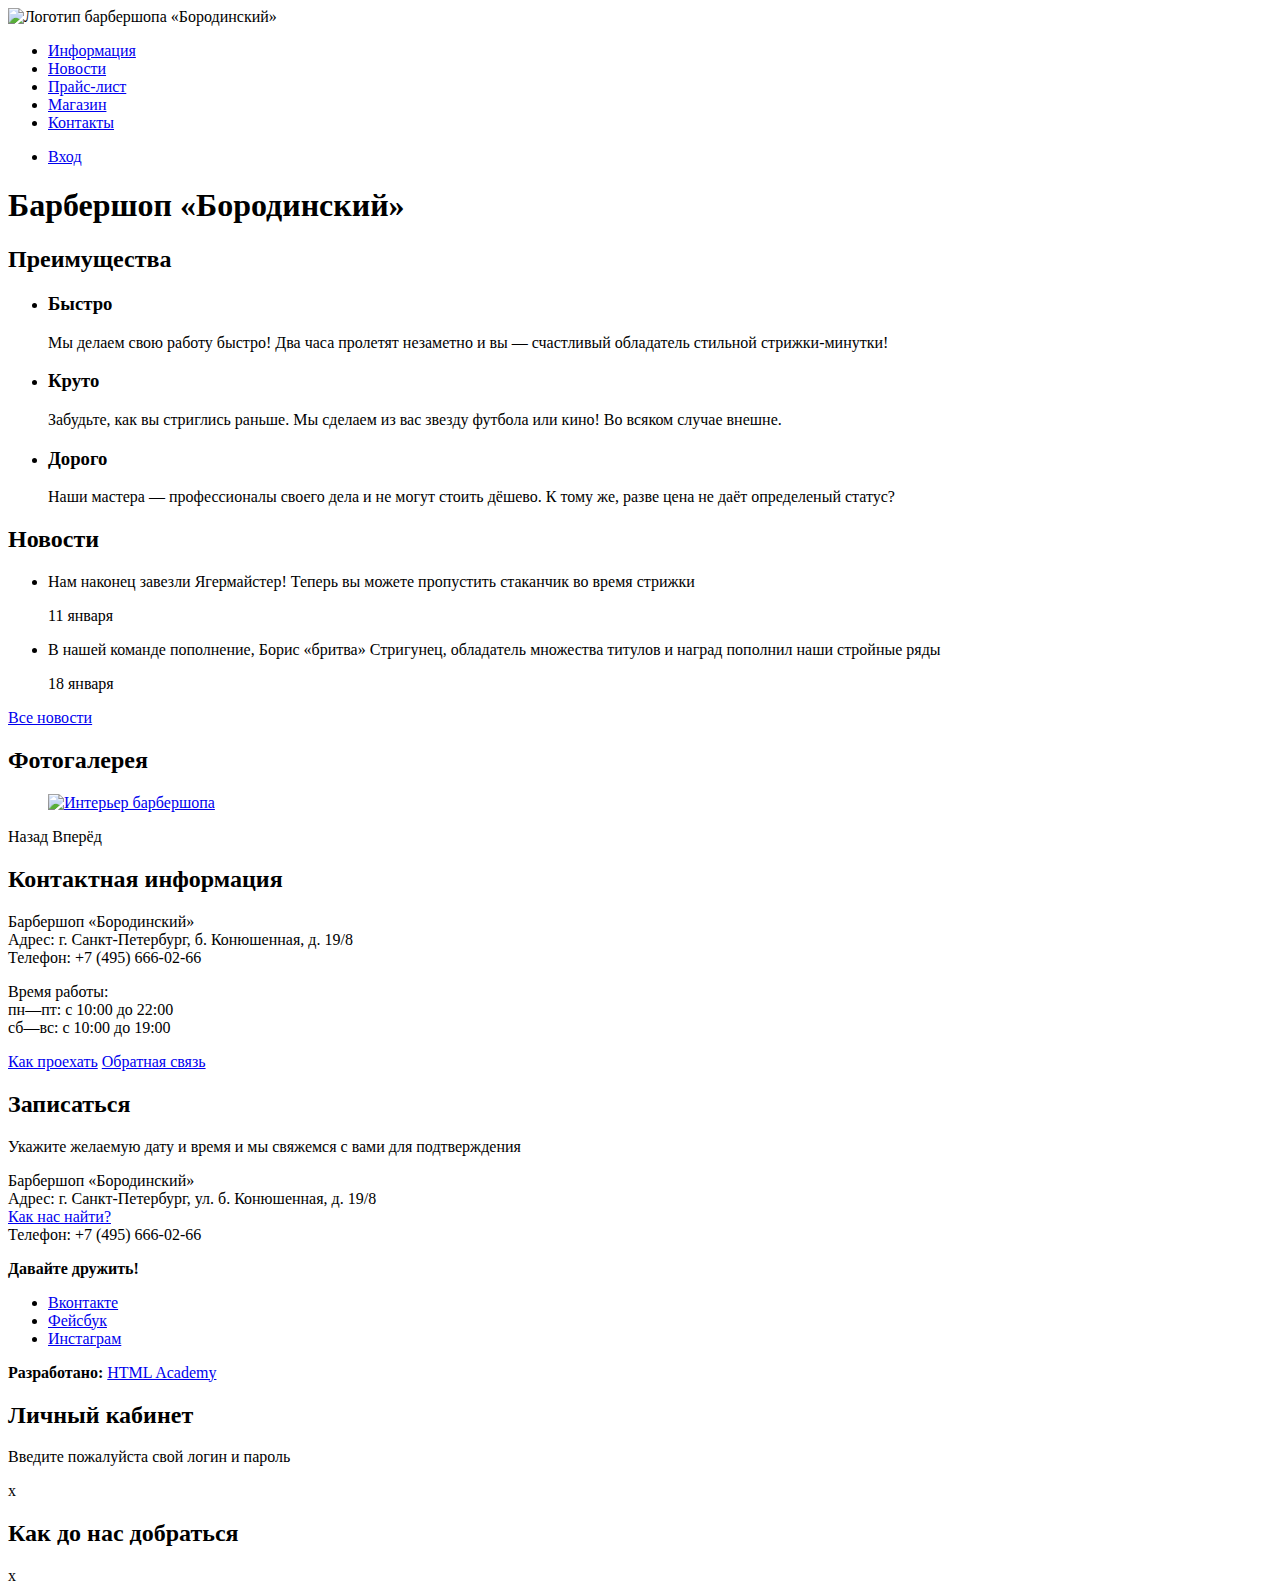
==== index.html @ e012ebc3 "пропущенную кавычку вставил :)" ====
<!DOCTYPE html>
<html lang="ru">
  <head>
    <meta charset="utf-8">
    <title>HTML Academy: Барбершоп</title>
  </head>
  <body>
    <header class="main-header">
    	<nav class="main-menu">
    		<a class="main-header-logo">
    			<img src="img/index-logo.svg" alt="Логотип барбершопа «Бородинский»">
    		</a>
    		<ul class="main-navigation">
    			<li><a href="info.html">Информация</a></li>
    			<li><a href="news.html">Новости</a></li>
    			<li><a href="price.html">Прайс-лист</a></li>
    			<li><a href="shop.html">Магазин</a></li>
    			<li><a href="contacts.html">Контакты</a></li>
    		</ul>
    		<ul class="user-navigation">
    			<li><a class="login-link" href="login.html">Вход</a></li>
    		</ul>
    	</nav>
    </header>
    <main class="cotainer">

    	<h1 class="visualy-hidden">Барбершоп «Бородинский»</h1>

    	<section class="features">
    		<h2 class="visualy-hidden">Преимущества</h2>
				<ul class="features-list">
					<li>
						<h3>Быстро</h3>
						<p>
							Мы делаем свою работу быстро! Два часа пролетят незаметно и вы — счастливый обладатель стильной стрижки-минутки!
						</p>
					</li>
					<li>
						<h3>Круто</h3>
						<p>
							Забудьте, как вы стриглись раньше. Мы сделаем из вас звезду футбола или кино! Во всяком случае внешне.
						</p>
					</li>
					<li>
						<h3>Дорого</h3>
						<p>
							Наши мастера — профессионалы своего дела и не могут стоить дёшево. К тому же, разве цена не даёт определеный статус?
						</p>
					</li>
				</ul>
    	</section>

    	<section class="news">
    		<h2>Новости</h2>
    		<ul class="news-list">
    			<li class="news-item">
    				<p>
    					Нам наконец завезли Ягермайстер! Теперь вы можете пропустить стаканчик во время стрижки
    				</p>
    				<time datetime="2018-01-18">11 января</time>
    			</li>
    			<li class="news-item">
    				<p>
    					В нашей команде пополнение, Борис «бритва» Стригунец, обладaтель множества титулов и наград пополнил наши стройные ряды
    				</p>
    				<time datetime="2018-01-18">18 января</time>
    			</li>
    		</ul>
    		<a class="button" href="news.html">Все новости</a>
    	</section>

    	<section class="gallery">
    		<h2>Фотогалерея</h2>
    		<figure class="gallery-content">
    			<a href="#"><img src="img/interior.jpg" alt="Интерьер барбершопа"></a>
    		</figure>
    		<span class="button gallery-button gallery-button-back">Назад</span>
    		<span class="button gallery-button gallery-button-next">Вперёд</span>
    	</section>

    	<section class="contacts">
    		<h2>Контактная информация</h2>
    		<p>
    			Барбершоп «Бородинский»<br>
					Адрес: г. Санкт-Петербург, б. Конюшенная, д. 19/8<br>
					Телефон: +7 (495) 666-02-66
    		</p>
    		<p>
    			Время работы:<br>
					пн—пт: с 10:00 до 22:00<br>
					сб—вс: с 10:00 до 19:00
    		</p>
    		<a class="button" href="map.html">Как проехать</a>
    		<a class="button" href="contacts.html">Обратная связь</a>
    	</section>

    	<section class="appointment">
    		<h2>Записаться</h2>
    		<p class="appointment-info">
    			Укажите желаемую дату и время и мы свяжемся с вами для подтверждения
    		</p>
    	</section>

    </main>

    <footer class="main-footer">

    	<p class="footer-contacts">
    		Барбершоп «Бородинский»<br>
				Адрес: г. Санкт-Петербург, ул. б. Конюшенная, д. 19/8<br>
				<a href="map.html">Как нас найти?</a><br>
				Телефон: +7 (495) 666-02-66
    	</p>

    	<div class="footer-social">
    		<b>Давайте дружить!</b>
    		<ul>
    			<li><a class="social-button" href="#">Вконтакте</a></li>
    			<li><a class="social-button" href="#">Фейсбук</a></li>
    			<li><a class="social-button" href="#">Инстаграм</a></li>
    		</ul>
    	</div>

			<p class="footer-copyright">
				<b>Разработано:</b>
				<a class="button" href="https://htmlacademy.ru/">HTML Academy</a>
			</p>
    </footer>

		<!--Модальные окна-->
    <section class="modal modal-login">
    	<h2>Личный кабинет</h2>
    	<p>Введите пожалуйста свой логин и пароль</p>
    	<!--Место для формы-->
    	<span class="modal-close">x</span>
    </section>

    <section class="modal modal-map">
    	<h2 class="visualy-hidden">Как до нас добраться</h2>
    	<!--Место для карты-->
    	<span class="modal-close">x</span>
    </section>

  </body>
</html>
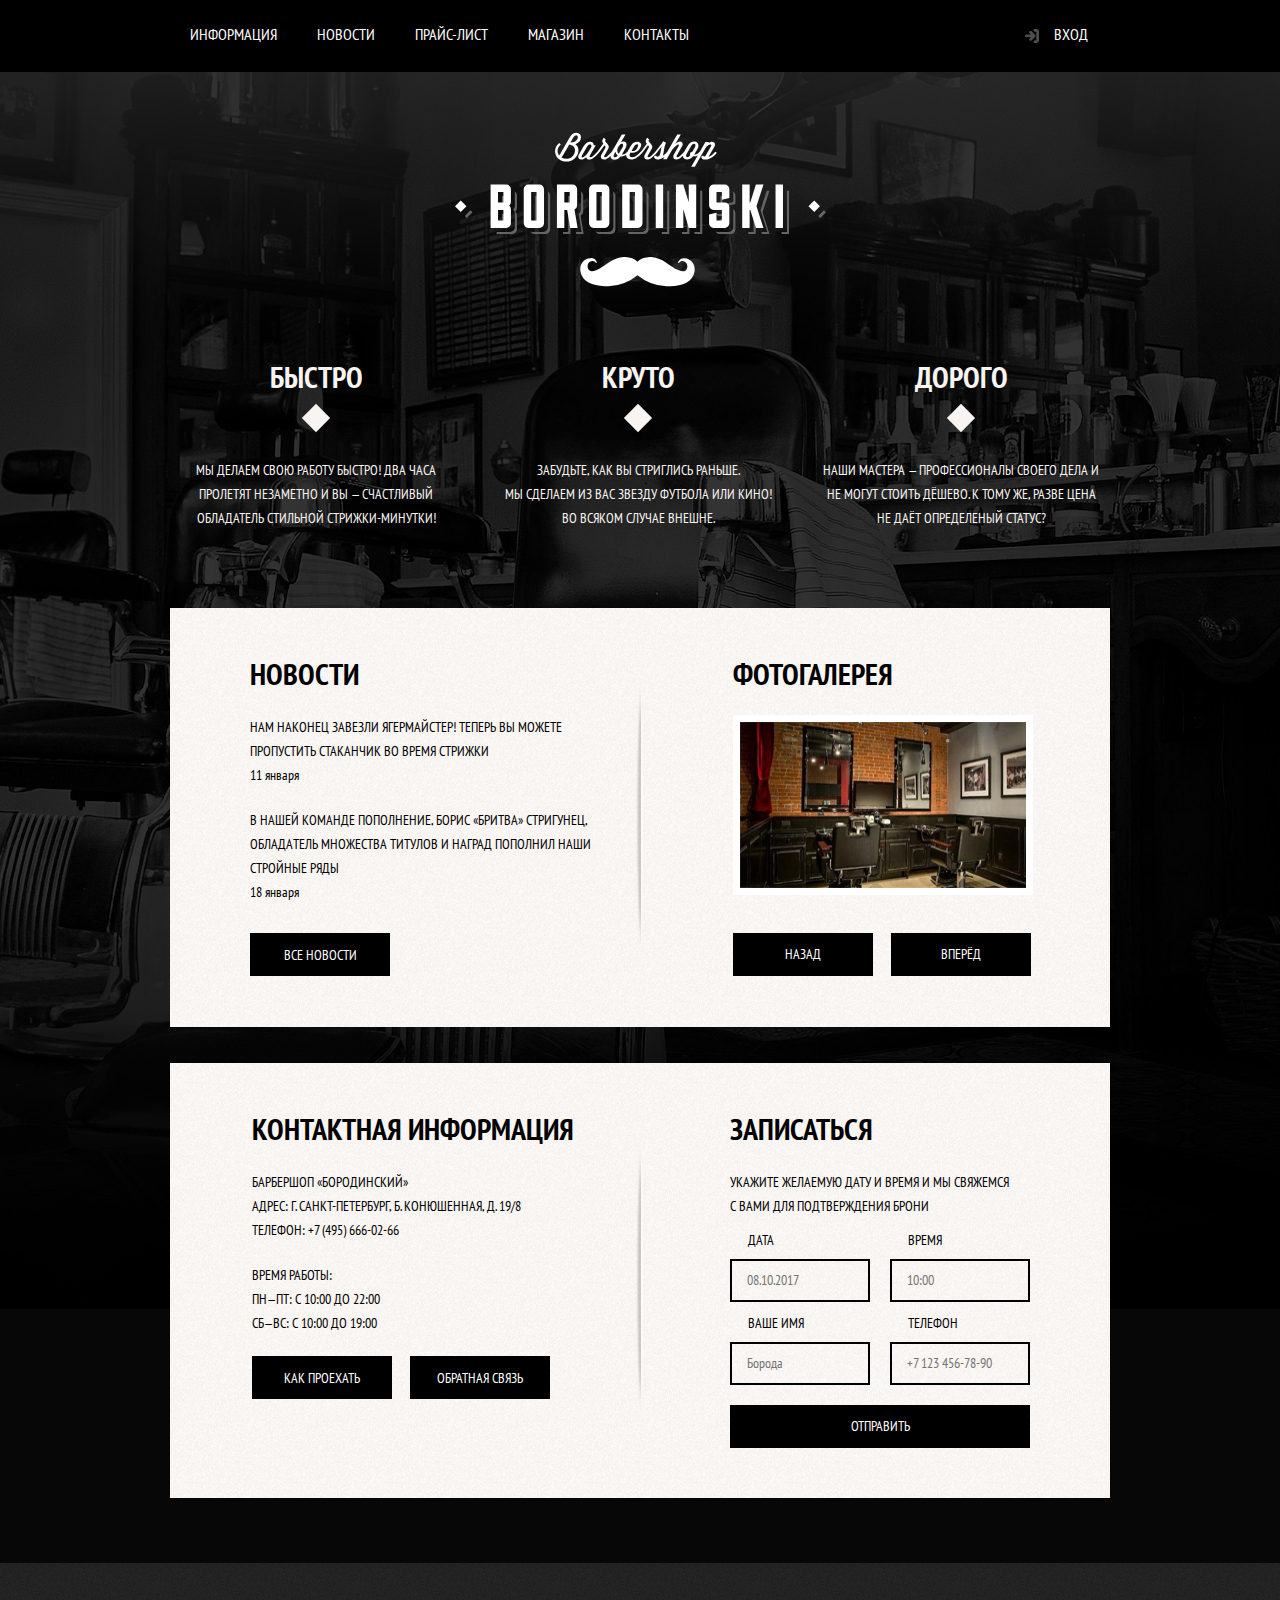
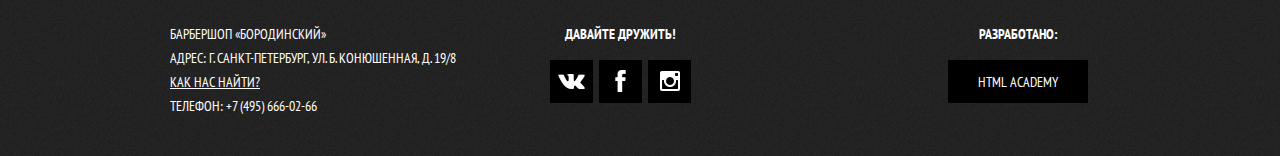
==== commit 32e527d5: "главная свёрстана в разумный пёрфект-пиксель (кроме модальных окон)" ====
--- a/index.html
+++ b/index.html
@@ -3,13 +3,14 @@
   <head>
     <meta charset="utf-8">
     <title>HTML Academy: Барбершоп</title>
+    <!--link href="https://fonts.googleapis.com/css?family=PT+Sans+Narrow:400,700&amp;subset=cyrillic" rel="stylesheet"-->
+    <link href="https://fonts.googleapis.com/css?family=PT+Sans+Narrow:700&amp;subset=cyrillic" rel="stylesheet">
+    <link href="css/normalize.css" rel="stylesheet">
+    <link href="css/style.css" rel="stylesheet">
   </head>
-  <body>
+  <body class="index-page">
     <header class="main-header">
-    	<nav class="main-menu">
-    		<a class="main-header-logo">
-    			<img src="img/index-logo.svg" alt="Логотип барбершопа «Бородинский»">
-    		</a>
+    	<nav class="main-menu container">
     		<ul class="main-navigation">
     			<li><a href="info.html">Информация</a></li>
     			<li><a href="news.html">Новости</a></li>
@@ -22,109 +23,123 @@
     		</ul>
     	</nav>
     </header>
-    <main class="cotainer">
+    <main class="container">
 
-    	<h1 class="visualy-hidden">Барбершоп «Бородинский»</h1>
+    	<h1 class="visually-hidden">Барбершоп «Бородинский»</h1>
+      <a class="main-header-logo">
+          <img src="img/index-logo.svg" width="371" height="155" alt="Логотип барбершопа «Бородинский»">
+      </a>
 
     	<section class="features">
-    		<h2 class="visualy-hidden">Преимущества</h2>
+    		<h2 class="visually-hidden">Преимущества</h2>
 				<ul class="features-list">
 					<li>
-						<h3>Быстро</h3>
+						<h3>Быстро<br></h3>
 						<p>
-							Мы делаем свою работу быстро! Два часа пролетят незаметно и вы — счастливый обладатель стильной стрижки-минутки!
+							Мы делаем свою работу быстро! Два часа<br>пролетят незаметно и вы — счастливый<br>обладатель стильной стрижки-минутки!
 						</p>
 					</li>
 					<li>
-						<h3>Круто</h3>
+						<h3>Круто<br></h3>
 						<p>
-							Забудьте, как вы стриглись раньше. Мы сделаем из вас звезду футбола или кино! Во всяком случае внешне.
+							Забудьте, как вы стриглись раньше.<br>Мы сделаем из вас звезду футбола или кино!<br>Во всяком случае внешне.
 						</p>
 					</li>
 					<li>
-						<h3>Дорого</h3>
+						<h3>Дорого<br></h3>
 						<p>
-							Наши мастера — профессионалы своего дела и не могут стоить дёшево. К тому же, разве цена не даёт определеный статус?
+							Наши мастера — профессионалы своего дела и<br>не могут стоить дёшево. К тому же, разве цена<br>не даёт определеный статус?
 						</p>
 					</li>
 				</ul>
     	</section>
+      
+      <div class="index-columns">
+      	<section class="news">
+      		<h2>Новости</h2>
+      		<ul class="news-list">
+      			<li class="news-item">
+      				<p>
+      					Нам наконец завезли Ягермайстер! Теперь вы можете пропустить стаканчик во время стрижки
+      				</p>
+      				<time datetime="2018-01-18">11 января</time>
+      			</li>
+      			<li class="news-item">
+      				<p>
+      					В нашей команде пополнение, Борис «бритва» Стригунец, обладaтель множества титулов и наград пополнил наши стройные ряды
+      				</p>
+      				<time datetime="2018-01-18">18 января</time>
+      			</li>
+      		</ul>
+      		<a class="button" href="news.html">Все новости</a>
+      	</section>
+        
+      	<section class="gallery">
+      		<h2>Фотогалерея</h2>
+      		<figure class="gallery-content">
+      			<a href="#"><img src="img/interior.jpg" width="300" height="180" alt="Интерьер барбершопа"></a>
+      		</figure>
+      		<button class="button gallery-button gallery-button-back" type="button">Назад</button>
+      		<button class="button gallery-button gallery-button-next" type="button">Вперёд</button>
+      	</section>
+      </div>
+      
+      <div class="index-columns">
+      	<section class="contacts">
+      		<h2>Контактная информация</h2>
+      		<p>
+      			Барбершоп «Бородинский»<br>
+  					Адрес: г. Санкт-Петербург, б. Конюшенная, д. 19/8<br>
+  					Телефон: +7 (495) 666-02-66
+      		</p>
+      		<p>
+      			Время работы:<br>
+  					пн—пт: с 10:00 до 22:00<br>
+  					сб—вс: с 10:00 до 19:00
+      		</p>
+      		<a class="button" href="map.html">Как проехать</a>
+      		<a class="button" href="contacts.html">Обратная связь</a>
+      	</section>
 
-    	<section class="news">
-    		<h2>Новости</h2>
-    		<ul class="news-list">
-    			<li class="news-item">
-    				<p>
-    					Нам наконец завезли Ягермайстер! Теперь вы можете пропустить стаканчик во время стрижки
-    				</p>
-    				<time datetime="2018-01-18">11 января</time>
-    			</li>
-    			<li class="news-item">
-    				<p>
-    					В нашей команде пополнение, Борис «бритва» Стригунец, обладaтель множества титулов и наград пополнил наши стройные ряды
-    				</p>
-    				<time datetime="2018-01-18">18 января</time>
-    			</li>
-    		</ul>
-    		<a class="button" href="news.html">Все новости</a>
-    	</section>
-
-    	<section class="gallery">
-    		<h2>Фотогалерея</h2>
-    		<figure class="gallery-content">
-    			<a href="#"><img src="img/interior.jpg" alt="Интерьер барбершопа"></a>
-    		</figure>
-    		<span class="button gallery-button gallery-button-back">Назад</span>
-    		<span class="button gallery-button gallery-button-next">Вперёд</span>
-    	</section>
-
-    	<section class="contacts">
-    		<h2>Контактная информация</h2>
-    		<p>
-    			Барбершоп «Бородинский»<br>
-					Адрес: г. Санкт-Петербург, б. Конюшенная, д. 19/8<br>
-					Телефон: +7 (495) 666-02-66
-    		</p>
-    		<p>
-    			Время работы:<br>
-					пн—пт: с 10:00 до 22:00<br>
-					сб—вс: с 10:00 до 19:00
-    		</p>
-    		<a class="button" href="map.html">Как проехать</a>
-    		<a class="button" href="contacts.html">Обратная связь</a>
-    	</section>
-
-    	<section class="appointment">
-    		<h2>Записаться</h2>
-    		<p class="appointment-info">
-    			Укажите желаемую дату и время и мы свяжемся с вами для подтверждения
-    		</p>
-    	</section>
-
+      	<section class="appointment">
+      		<h2>Записаться</h2>
+      		<p class="appointment-info">
+      			Укажите желаемую дату и время и мы свяжемся<br>с вами для подтверждения брони
+      		</p>
+          <form action="https://echo.htmlacademy.ru" method="post">
+            <label>Дата<br><input type="text" name="appointment-date" placeholder="08.10.2017"></label>
+            <label>Время<br><input type="text" name="appointment-time" placeholder="10:00"></label>
+            <label>Ваше имя<br><input type="text" name="appointment-name" placeholder="Борода"></label>
+            <label>Телефон<br><input type="text" name="appointment-phone" placeholder="+7 123 456-78-90"></label>
+            <button class="button appointment-submit-button" type="submit">Отправить</button>
+          </form>
+      	</section>
+      </div>
     </main>
 
     <footer class="main-footer">
+      <div class="container">
+    	 <p class="footer-contacts">
+    		  Барбершоп «Бородинский»<br>
+				  Адрес: г. Санкт-Петербург, ул. б. Конюшенная, д. 19/8<br>
+				  <a href="map.html">Как нас найти?</a><br>
+				  Телефон: +7 (495) 666-02-66
+    	 </p>
 
-    	<p class="footer-contacts">
-    		Барбершоп «Бородинский»<br>
-				Адрес: г. Санкт-Петербург, ул. б. Конюшенная, д. 19/8<br>
-				<a href="map.html">Как нас найти?</a><br>
-				Телефон: +7 (495) 666-02-66
-    	</p>
+    	 <div class="footer-social">
+    	   <b>Давайте дружить!</b>
+    	   <ul>
+    	     <li><a class="social-button" href="#"><span class="visually-hidden">Вконтакте</span></a></li>
+    	     <li><a class="social-button" href="#"><span class="visually-hidden">Фейсбук</span></a></li>
+    	     <li><a class="social-button" href="#"><span class="visually-hidden">Инстаграм</span></a></li>
+    	   </ul>
+    	 </div>
 
-    	<div class="footer-social">
-    		<b>Давайте дружить!</b>
-    		<ul>
-    			<li><a class="social-button" href="#">Вконтакте</a></li>
-    			<li><a class="social-button" href="#">Фейсбук</a></li>
-    			<li><a class="social-button" href="#">Инстаграм</a></li>
-    		</ul>
-    	</div>
-
-			<p class="footer-copyright">
-				<b>Разработано:</b>
-				<a class="button" href="https://htmlacademy.ru/">HTML Academy</a>
-			</p>
+			 <p class="footer-copyright">
+			   <b>Разработано:</b>
+			   <a class="button" href="https://htmlacademy.ru/">HTML Academy</a>
+			 </p>
+      </div>
     </footer>
 
 		<!--Модальные окна-->
@@ -136,7 +151,7 @@
     </section>
 
     <section class="modal modal-map">
-    	<h2 class="visualy-hidden">Как до нас добраться</h2>
+    	<h2 class="visually-hidden">Как до нас добраться</h2>
     	<!--Место для карты-->
     	<span class="modal-close">x</span>
     </section>
--- a/css/style.css
+++ b/css/style.css
@@ -0,0 +1,420 @@
+/* Служебные */
+
+.visually-hidden {
+	position: absolute;
+	clip: rect(1px 1px 1px 1px); /* IE6, IE7 */
+	clip: rect(1px, 1px, 1px, 1px);
+	padding:0;
+	border:0;
+	height: 1px; 
+	width: 1px; 
+	overflow: hidden;
+}
+
+/* Принудительное наследование box-sizing: border-box для flex-элементов */
+
+html {
+	-webkit-box-sizing: border-box;
+	        box-sizing: border-box;
+}
+
+* {
+	-webkit-box-sizing: inherit;
+	        box-sizing: inherit;
+}
+
+.content-box-component {
+	-webkit-box-sizing: content-box;
+	        box-sizing: content-box;
+}
+
+/*******************************/
+
+body {
+	margin: 0;
+  padding: 0;
+  background-color: #ffffff;
+  color: #000000;
+  font-family: "PT Sans Narrow", Arial, sans-serif;
+  font-size: 14px;
+  line-height: 24px;
+  text-transform: uppercase;
+}
+
+body ul {
+	list-style: none;
+}
+
+body a {
+	text-decoration: none;
+}
+
+.container {
+	width: 940px;
+	margin: 0 auto;
+	text-align: center;
+}
+
+.button {
+	display: inline-block;
+	width: 140px;
+	height: 43px;
+	background-color: #000000;
+	color: #ffffff;
+	text-transform: uppercase;
+	text-align: center;
+	vertical-align: middle;
+	padding-top: 10px;
+	border: none;
+	margin-right: 15px;
+}
+
+.button:hover,
+.button:active {
+	background-color: #663d15;
+	cursor: pointer;
+}
+
+button.button {
+	padding-top: 0px;
+}
+
+/* header */
+
+.main-header {
+	background-color: #000000;
+	margin-bottom: 60px;
+}
+
+.main-header a {
+	display: inline-block;
+	color: #ffffff;
+	font-size: 16px;
+	line-height: 20px;
+	vertical-align: middle;
+	padding: 24px 20px 28px 20px;
+}
+
+.main-header a:hover,
+.main-header a:active {
+	background-color: #242424;
+}
+
+.login-link::before {
+	display: inline-block;
+	vertical-align: middle;
+	content: "";
+	width: 14px;
+	height: 14px;
+	background-image: url("../img/header-enter.png");
+	margin-right: 15px;
+}
+
+.main-menu {
+	display: flex;
+	justify-content: space-between;
+}
+
+.main-navigation {
+	display: flex;
+	padding: 0;
+	margin: 0;
+}
+
+.main-navigation li{
+
+}
+
+.user-navigation {
+	padding: 0;
+	margin: 0;
+}
+
+.user-navigation a {
+	margin-right: 2px;
+}
+
+/* index */
+
+.index-page {
+	background-color: #000000;
+  color: #ffffff;
+}
+
+/* index main */
+
+.index-page {
+	background-image: url("../img/index-background.jpg");
+	background-position: 50% 40px;
+	background-repeat: no-repeat;
+}
+
+.main-header-logo {
+	display: inline-block;
+	vertical-align: middle;
+	margin-bottom: 18px;
+}
+
+.features-list {
+	display: flex;
+	justify-content: space-between;
+	padding-left: 0;
+}
+
+.features-list li {
+	color: #f7f4f1;
+	text-align: center;
+	margin-bottom: 50px;
+}
+
+.features-list li:nth-child(1) {
+	margin-left: 26px;
+	margin-right: 5px;
+}
+
+.features-list li:nth-child(2) {
+	margin-left: 12px;
+	margin-right: 0px;
+}
+
+.features-list li:nth-child(3) {
+	margin-left: 0px;
+	margin-right: 11px;
+}
+
+.features-list h3 {
+	font-size: 30px;
+	line-height: 42px;
+	margin-bottom: 18px;
+}
+
+.features-list h3::after {
+	display: inline-block;
+	vertical-align: middle;
+	content: "";
+	width: 20px;
+	height: 20px;
+	background-color: #f7f4f1;
+	transform: rotate(45deg);
+	margin-bottom: 10px;
+}
+
+.index-columns {
+	display: flex;
+	margin-bottom: 36px;
+	color: #000000;
+	background-color: #f8f5f2;
+	background-image: 
+		url("../img/separator.png"),
+		url("../img/background-texture.jpg");
+	background-position: 0 0;
+	background-position: center, 0 0;
+	background-repeat: no-repeat, repeat;
+}
+
+.news {
+	margin: 20px 105px 51px 80px;
+}
+
+.news-item {
+	margin-bottom: 21px;
+}
+
+.news .button {
+	margin-top: 8px;
+}
+
+.gallery {
+	margin: 20px 0px 0px 0px;
+}
+
+.gallery-content {
+	margin: 0 0 31px 0;
+}
+
+.contacts {
+	margin: 20px 0px 0px 82px;
+}
+
+.index-columns section {
+	width: 50%;
+	text-align: left;
+}
+
+.index-columns li {
+	margin-left: -40px;
+}
+
+.index-columns li p {
+	margin-bottom: 0px;
+}
+
+.index-columns h2 {
+	font-size: 30px;
+	line-height: 42px;
+	margin-bottom: 20px;
+}
+
+.index-page time {
+	text-transform: lowercase;
+}
+
+.gallery-content img {
+	border: 7px solid #ffffff;
+}
+
+.contacts p {
+	margin-bottom: 21px;
+}
+
+.appointment {
+	margin: 20px 0px 50px 98px;
+}
+
+
+.appointment p {
+	margin-bottom: 10px;
+}
+
+.appointment form {
+	display: flex;
+	flex-wrap: wrap;
+	margin: 0;
+}
+
+.appointment label {
+	display: block;
+	margin: 0px -20px 0px 18px;
+}
+
+.appointment input {
+	width: 140px;
+	height: 43px;
+	background-color: transparent;
+	border: 2px solid #000101;
+	margin: 7px 40px 9px -18px;
+	padding-left: 15px;
+}
+
+.appointment input:focus {
+	border-color: #663d15;
+}
+
+.appointment-submit-button {
+	width: 300px;
+	margin-top: 11px;
+}
+
+/* footer */
+
+.main-footer {
+	color: #ffffff;
+	background-color: #212121;
+	background-image: url("../img/footer-texture.jpg");
+	background-position: 0 0;
+	background-repeat: repeat;
+	margin-top: 65px;
+	padding: 45px 0px 24px 0px;
+}
+
+.main-footer .container {
+	display: flex;
+}
+
+.footer-contacts {
+	text-align: left;
+	margin-right: 54px;
+}
+
+.footer-contacts a {
+	color: #ffffff;
+	text-decoration: underline;
+}
+
+.footer-contacts a:hover,
+.footer-contacts a:focus {
+	text-decoration: none;
+}
+
+.footer-social {
+	margin-top: 14px;
+}
+
+.footer-social,
+.footer-copyright {
+	text-align: center;
+}
+
+.footer-social b {
+	margin-left: 33px;
+}
+
+.footer-social ul {
+	display: flex;
+}
+
+.social-button {
+	display: block;
+	width: 43px;
+	height: 43px;
+	margin-right: 6px;
+	background-color: #000000;
+	background-repeat: no-repeat;
+	background-position: center;
+}
+
+.social-button:hover,
+.social-button:focus,
+.social-button:active,
+.footer-copyright a:hover,
+.footer-copyright a:focus,
+.footer-copyright a:active {
+	background-color: #ffffff;
+	color: #000000;
+}
+
+.footer-social li:nth-child(1) a {
+	background-image: url("../img/vk-icon.png");
+}
+
+.footer-social li:nth-child(2) a {
+	background-image: url("../img/facebook-icon.png");
+}
+
+.footer-social li:nth-child(3) a {
+	background-image: url("../img/instagram-icon.png");
+}
+
+.footer-social li:nth-child(1) a:hover,
+.footer-social li:nth-child(1) a:focus,
+.footer-social li:nth-child(1) a:active {
+	background-image: url("../img/vk-icon-dark.png");
+}
+
+.footer-social li:nth-child(2) a:hover,
+.footer-social li:nth-child(2) a:focus,
+.footer-social li:nth-child(2) a:active {
+	background-image: url("../img/facebook-icon-dark.png");
+}
+
+.footer-social li:nth-child(3) a:hover,
+.footer-social li:nth-child(3) a:focus,
+.footer-social li:nth-child(3) a:active {
+	background-image: url("../img/instagram-icon-dark.png");
+}
+
+.footer-copyright {
+	margin-left: 251px;
+}
+
+.footer-copyright a {
+	display: block;
+	margin-top: 14px;
+	margin-right: 0;
+}
+
+/* modal */
+
+.modal {
+	display: none;
+}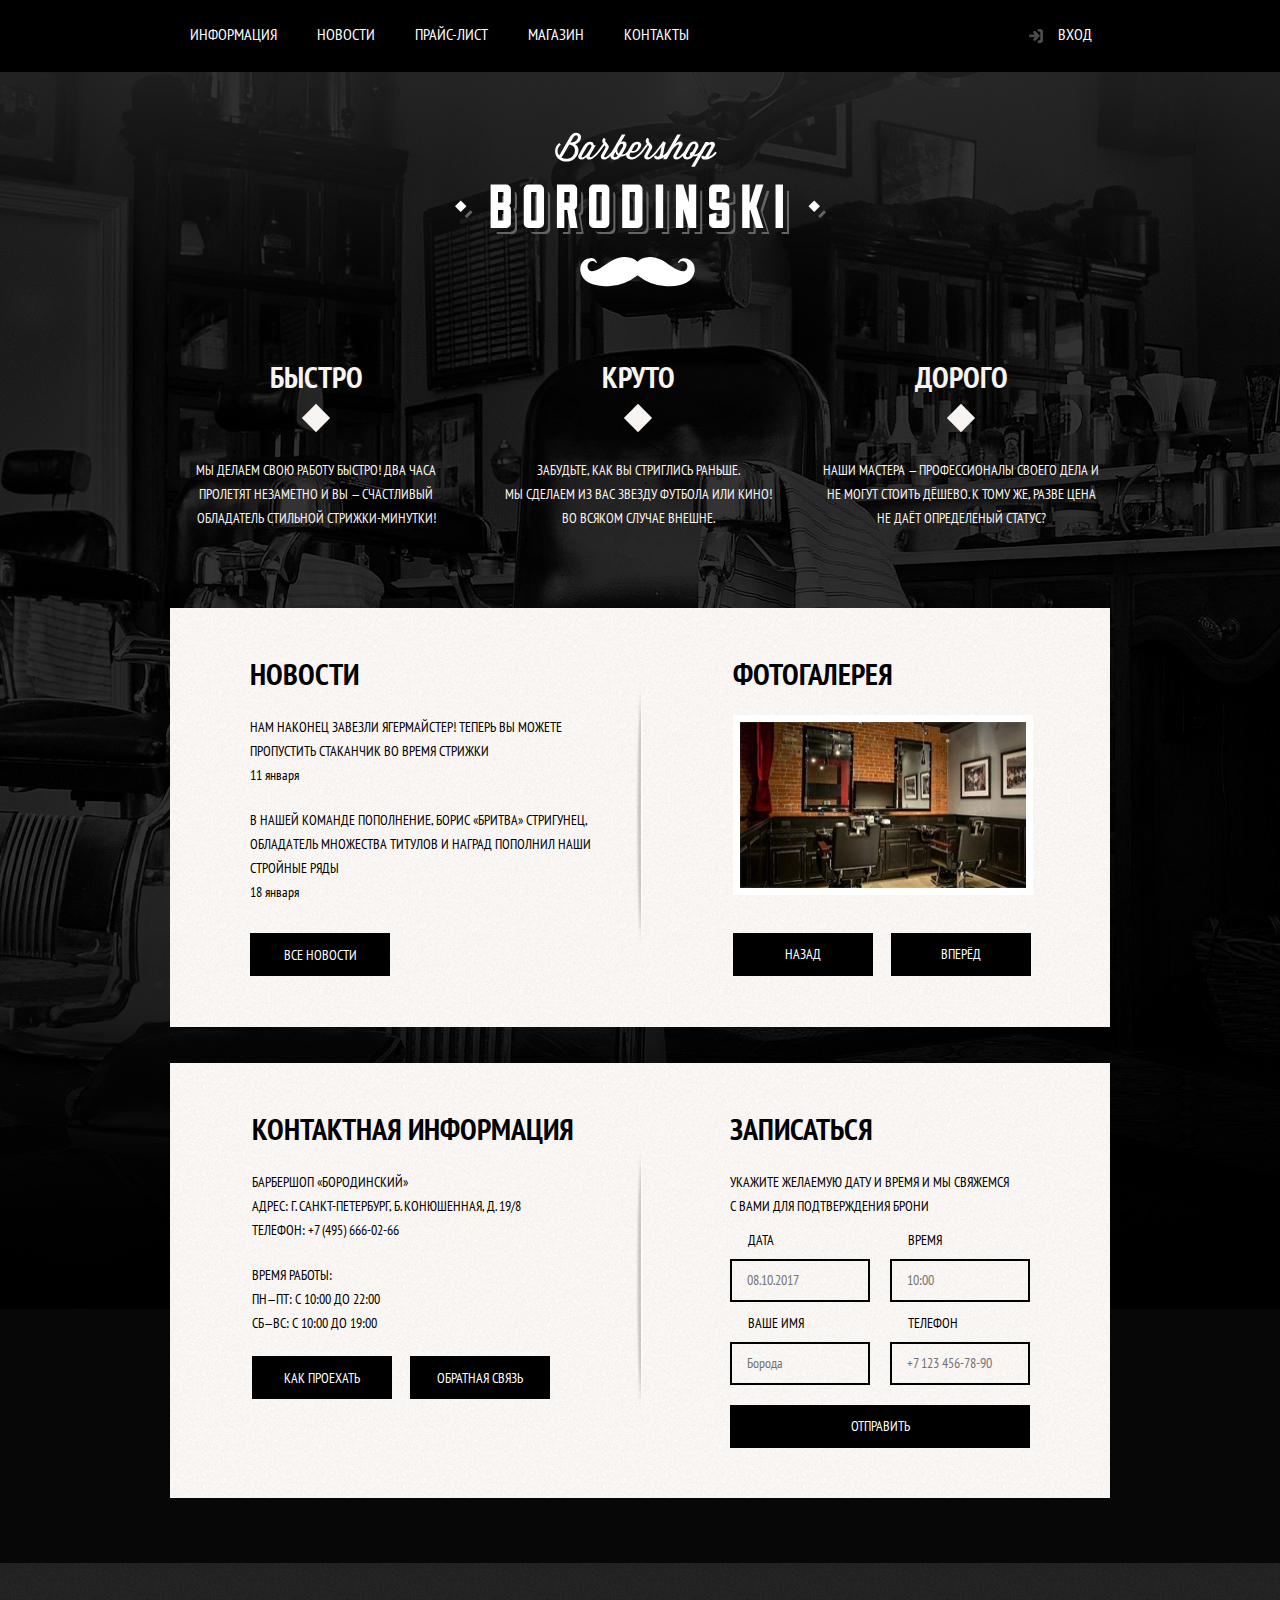
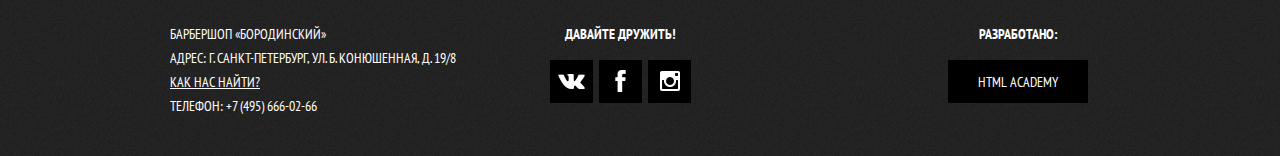
==== commit be04dc8b: "набросок страницы каталога, пиксель-пёрфект только хэдер и крошки" ====
--- a/index.html
+++ b/index.html
@@ -26,9 +26,9 @@
     <main class="container">
 
     	<h1 class="visually-hidden">Барбершоп «Бородинский»</h1>
-      <a class="main-header-logo">
+      <div class="main-header-logo">
           <img src="img/index-logo.svg" width="371" height="155" alt="Логотип барбершопа «Бородинский»">
-      </a>
+      </div>
 
     	<section class="features">
     		<h2 class="visually-hidden">Преимущества</h2>
--- a/css/style.css
+++ b/css/style.css
@@ -83,7 +83,6 @@
 
 .main-header {
 	background-color: #000000;
-	margin-bottom: 60px;
 }
 
 .main-header a {
@@ -98,6 +97,20 @@
 .main-header a:hover,
 .main-header a:active {
 	background-color: #242424;
+}
+
+a.headr-current-page {
+	position: relative;
+}
+
+a.headr-current-page::after {
+	content: "";
+	position: absolute;
+	top: 68px;
+	left: 20px;
+	width: 55px;
+	height: 4px;
+	background-color: #ffffff;
 }
 
 .login-link::before {
@@ -131,7 +144,11 @@
 }
 
 .user-navigation a {
-	margin-right: 2px;
+	margin-right: -2px;
+}
+
+a.catalog-header-logo {
+	padding: 22px 19px 22px 22px;
 }
 
 /* index */
@@ -152,6 +169,7 @@
 .main-header-logo {
 	display: inline-block;
 	vertical-align: middle;
+	margin-top: 60px;
 	margin-bottom: 18px;
 }
 
@@ -212,6 +230,10 @@
 	background-repeat: no-repeat, repeat;
 }
 
+.index-columns:last-child {
+	margin-bottom: 65px;
+}
+
 .news {
 	margin: 20px 105px 51px 80px;
 }
@@ -305,6 +327,83 @@
 	margin-top: 11px;
 }
 
+/* catalog main */
+
+.catalog-page {
+	background-image: url("../img/background-texture.jpg");
+}
+
+.catalog-main .container {
+	text-align: left;
+}
+
+.catalog-main h1 {
+	margin-top: 59px;
+	letter-spacing: 1px;
+}
+
+.catalog-main ul {
+	padding: 0;
+}
+
+.breadcrumbs {
+	margin-top: 23px;
+}
+
+.breadcrumbs ul {
+	display: flex;
+	letter-spacing: 0.5px;
+}
+
+.breadcrumbs li {
+	margin-right: 15px;
+}
+
+.breadcrumbs-separator {
+	display: inline-block;
+	width: 8px;
+	height: 8px;
+	background-color: #000000;
+	transform: rotate(45deg);
+}
+
+.catalog-flex-container {
+	display: flex;
+}
+
+.items {
+	display: flex;
+	flex-wrap: wrap;
+}
+
+.item-card {
+	margin: 0 15px 15px 0;
+	background-color: #ffffff;
+	box-shadow: 0 0 15px 0 #D3D3D3;
+}
+
+.price-and-buy span {
+	background-color: #e5e5e5;
+}
+
+.page-selector ul {
+	display: flex;
+}
+
+.page-selector .button {
+	width: 43px;
+	margin-right: 5px;
+}
+
+.selector-current-page {
+	width: 43px;
+	height: 43px;
+	text-align: center;
+	padding-top: 10px;
+	margin-right: 5px;
+	background-color: #ffffff;
+}
+
 /* footer */
 
 .main-footer {
@@ -313,7 +412,6 @@
 	background-image: url("../img/footer-texture.jpg");
 	background-position: 0 0;
 	background-repeat: repeat;
-	margin-top: 65px;
 	padding: 45px 0px 24px 0px;
 }
 
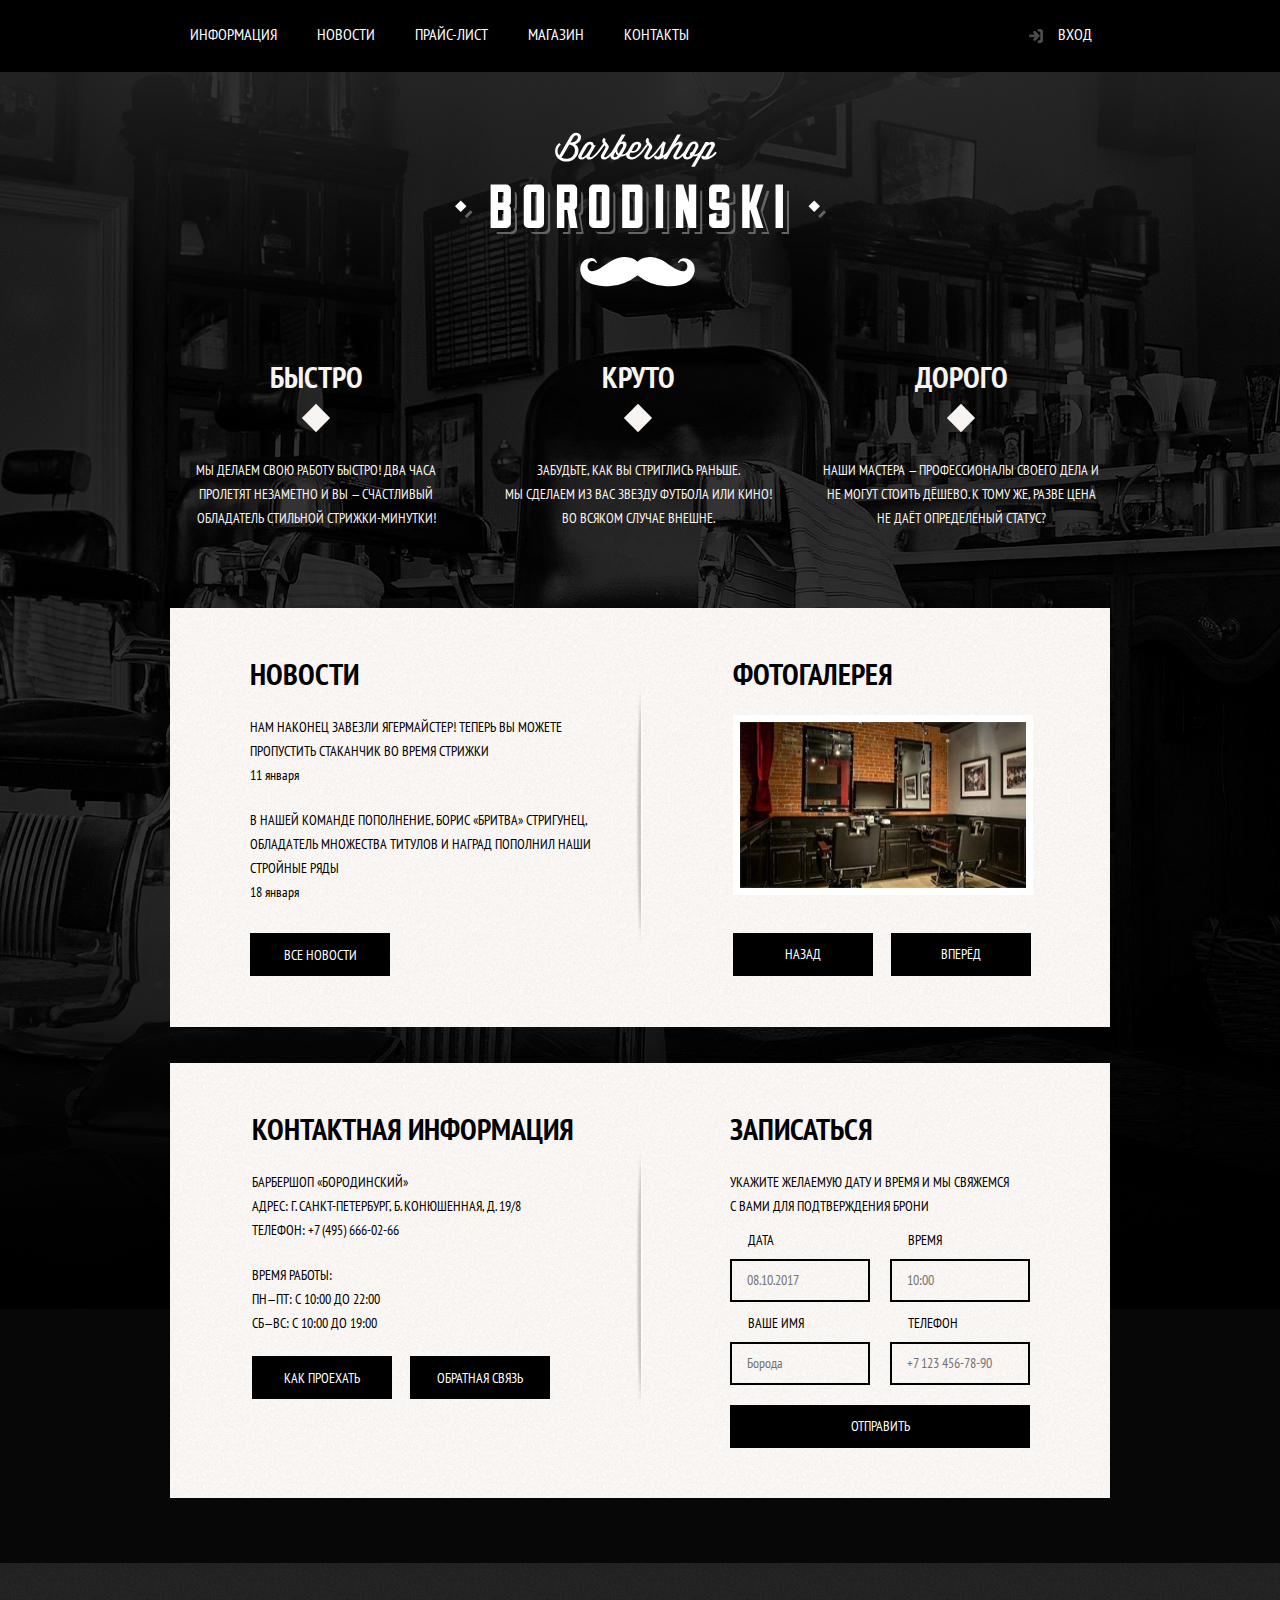
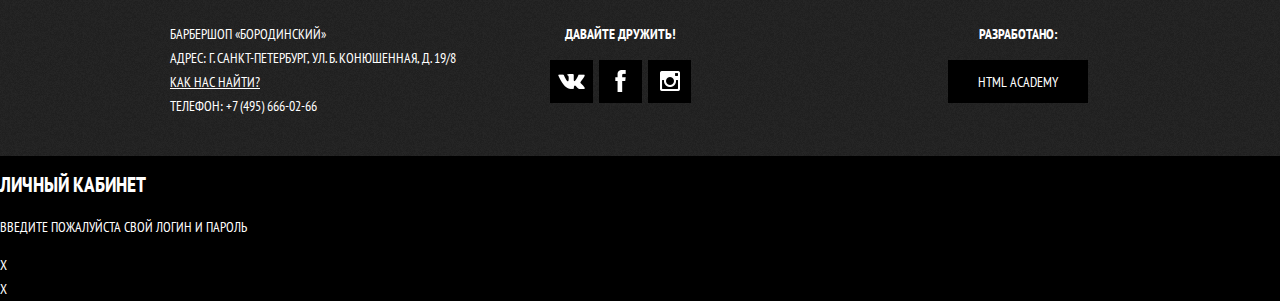
==== commit 68282e21: "Все страницы готовы за исключением модальных окон на главной" ====
--- a/index.html
+++ b/index.html
@@ -15,7 +15,7 @@
     			<li><a href="info.html">Информация</a></li>
     			<li><a href="news.html">Новости</a></li>
     			<li><a href="price.html">Прайс-лист</a></li>
-    			<li><a href="shop.html">Магазин</a></li>
+    			<li><a href="catalog.html">Магазин</a></li>
     			<li><a href="contacts.html">Контакты</a></li>
     		</ul>
     		<ul class="user-navigation">
--- a/css/style.css
+++ b/css/style.css
@@ -47,6 +47,11 @@
 
 body a {
 	text-decoration: none;
+	color: inherit;
+}
+
+.normal-text {
+	text-transform: none;
 }
 
 .container {
@@ -338,25 +343,37 @@
 }
 
 .catalog-main h1 {
-	margin-top: 59px;
+	margin-top: 57px;
+	margin-top: 58px;
+	margin-bottom: 24px;
 	letter-spacing: 1px;
+}
+
+.catalog-main h2 {
+	font-size: 24px;
 }
 
 .catalog-main ul {
 	padding: 0;
 }
 
-.breadcrumbs {
-	margin-top: 23px;
-}
+.catalog-flex-container {
+	display: flex;
+}
+
+/* Breadcrumbs */
 
 .breadcrumbs ul {
 	display: flex;
-	letter-spacing: 0.5px;
+	padding-left: 2px;
 }
 
 .breadcrumbs li {
-	margin-right: 15px;
+	margin-right: 16px;
+}
+
+.breadcrumbs li:nth-child(3) {
+	margin-right: 19px;
 }
 
 .breadcrumbs-separator {
@@ -367,23 +384,168 @@
 	transform: rotate(45deg);
 }
 
-.catalog-flex-container {
-	display: flex;
-}
+.catalog-item-page .breadcrumbs li {
+    margin-right: 18px;
+}
+
+.breadcrumbs li:last-child {
+	color: #cccccc;
+}
+
+/* Filter */
+
+.filter {
+	margin-top: 16px;
+	width: 220px;
+}
+
+.catalog-main .filter ul {
+	margin-left: 16px;
+	margin-top: 29px;
+	margin-bottom: 50px;
+}
+
+.catalog-main .filter ul li {
+	margin-bottom: 13px;
+	margin-left: 16px;
+	text-align: left;
+}
+
+.filter-manufacturer h2 {
+	margin-bottom: 10px;
+}
+
+/* checkboxes */
+
+.filter li {
+	position: relative;
+}
+
+.filter-manufacturer input {
+	opacity: 0;
+}
+
+.filter-manufacturer label::before {
+	content: "";
+	display: inline-block;
+	position: absolute;
+	top: 2px;
+	left: -31px;
+	width: 15px;
+	height: 15px;
+	border: 2px solid black;
+}
+
+.filter-manufacturer input {
+	margin-left: 0px;
+}
+
+.filter-manufacturer input[type="checkbox"]:checked ~ label::before {
+	content: "";
+	display: inline-block;
+	width: 15px;
+	height: 15px;
+	border: 2px solid black;
+	background-image: url("../img/cross.svg");
+	background-position: center;
+	background-repeat: no-repeat;
+}
+
+/* radiobutton */
+
+.filter-groups {
+	width: 220px;
+}
+
+.filter-groups input  {
+	opacity: 0;
+}
+
+.filter-groups > ul > li:nth-child(1) > label {
+	display: inline-block;
+	width: 170px;
+}
+
+.catalog-main .filter-groups ul li {
+	line-height: 20px;
+	margin-bottom: 17px;
+}
+
+.filter-groups label::before {
+	content: "";
+	display: inline-block;
+	position: absolute;
+	left: -31px;
+	width: 15px;
+	height: 15px;
+	border: 2px solid black;
+	border-radius: 50%;
+}
+
+.filter-groups input[type="radio"]:checked ~ label::before {
+	content: "";
+	display: inline-block;
+	position: absolute;
+	width: 2px;
+	height:2px;
+	left: -24px;
+	top: 6px;
+	background-color: black;
+	border-radius: 50%;
+	box-shadow: 0 0 0 5px #fff, 0 0 0 7px #000;
+}
+
+.filter-show-button button {
+	width: 113px;
+	padding-left: 14px;
+	font-size: 13px;
+}
+
+/* item cards */
 
 .items {
 	display: flex;
 	flex-wrap: wrap;
+	margin-top: 40px;
 }
 
 .item-card {
-	margin: 0 15px 15px 0;
+	margin: 0 0px 24px 20px;
 	background-color: #ffffff;
-	box-shadow: 0 0 15px 0 #D3D3D3;
+	box-shadow: 0 0 10px 0 #D3D3D3;
+}
+
+.item-card h3 {
+	margin: 4px 0 0 0;
+	padding-left: 17px;
+	font-size: 14px;
+	line-height: 18px;
+}
+
+.price-and-buy {
+	padding: 14px 14px 14px 17px;
 }
 
 .price-and-buy span {
+	display: inline-block;
+	width: 110px;
 	background-color: #e5e5e5;
+	padding: 12px 30px 12px 37px;
+	line-height: 18px;
+}
+
+.price-and-buy button {
+	width: 78px;
+	height: 42px;
+  margin: -3px 0px 0px -3px;
+	padding: 12px 12px 12px 12px;
+}
+
+/* page navigation switcher */
+
+.page-selector {
+	display: inline-block;
+	margin: 9px 0 0 22px;
 }
 
 .page-selector ul {
@@ -392,7 +554,8 @@
 
 .page-selector .button {
 	width: 43px;
-	margin-right: 5px;
+	margin-right: 8px;
+	margin-bottom: 33px;
 }
 
 .selector-current-page {
@@ -402,6 +565,93 @@
 	padding-top: 10px;
 	margin-right: 5px;
 	background-color: #ffffff;
+}
+
+/* catalog item page */
+
+.catalog-item-page {
+	background-image: url("../img/background-texture.jpg");
+}
+
+.catalog-item-page .container {
+	text-align: left;
+}
+
+.catalog-item-page h1 {
+	margin-top: 58px;
+	margin-bottom: 24px;
+	margin-left: 1px;
+	letter-spacing: 1px;
+}
+
+.catalog-item-page h2 {
+	font-size: 24px;
+}
+
+.catalog-item-page ul {
+	padding: 0;
+}
+
+.main-item-image, .preview-item-image {
+	background-color: #ffffff;
+	box-shadow: 0 0 10px 0 #D3D3D3;
+}
+
+.item-page-flexbox {
+	display: flex;
+	margin-top: 54px;
+	margin-left: 2px;
+}
+
+.item-images {
+	display: flex;
+	flex-wrap: wrap;
+	justify-content: space-between;
+	width: 500px;
+}
+
+.block-head {
+	display: flex;
+	justify-content: space-between;
+	margin-bottom: 29px;
+}
+
+.item-article {
+	color: #cccccc;
+	margin-right: 10px;
+}
+
+.item-description li::before {
+	content: "";
+	display: inline-block;
+	width: 8px;
+	height: 8px;
+	background-color: #000000;
+	transform: rotate(45deg);
+	margin: 0 11px 1px 2px;
+}
+
+.main-item-image {
+	margin-bottom: 20px;
+}
+
+.item-description {
+	padding-left: 89px;
+	padding-top: 4px;
+}
+
+.catalog-item-page .price-and-buy {
+	margin-top: 22px;
+	margin-left: -16px;
+	margin-bottom: 52px;
+}
+
+.item-description h2 {
+	margin-bottom: 30px;
+}
+
+.item-page-flexbox {
+	margin-bottom: 46px;
 }
 
 /* footer */
@@ -511,8 +761,27 @@
 	margin-right: 0;
 }
 
+/* footer in catalog-item */
+
+.catalog-item-page .footer-contacts {
+	margin-left: 3px;
+	margin-right: 67px;
+}
+
+.catalog-item-page .footer-social b {
+	margin-left: 23px;
+}
+
+.catalog-item-page .footer-social ul {
+	margin-left: 25px;
+}
+
+.catalog-item-page .footer-copyright {
+	margin-left: 251px;
+}
+
 /* modal */
 
 .modal {
-	display: none;
+	1display: none;
 }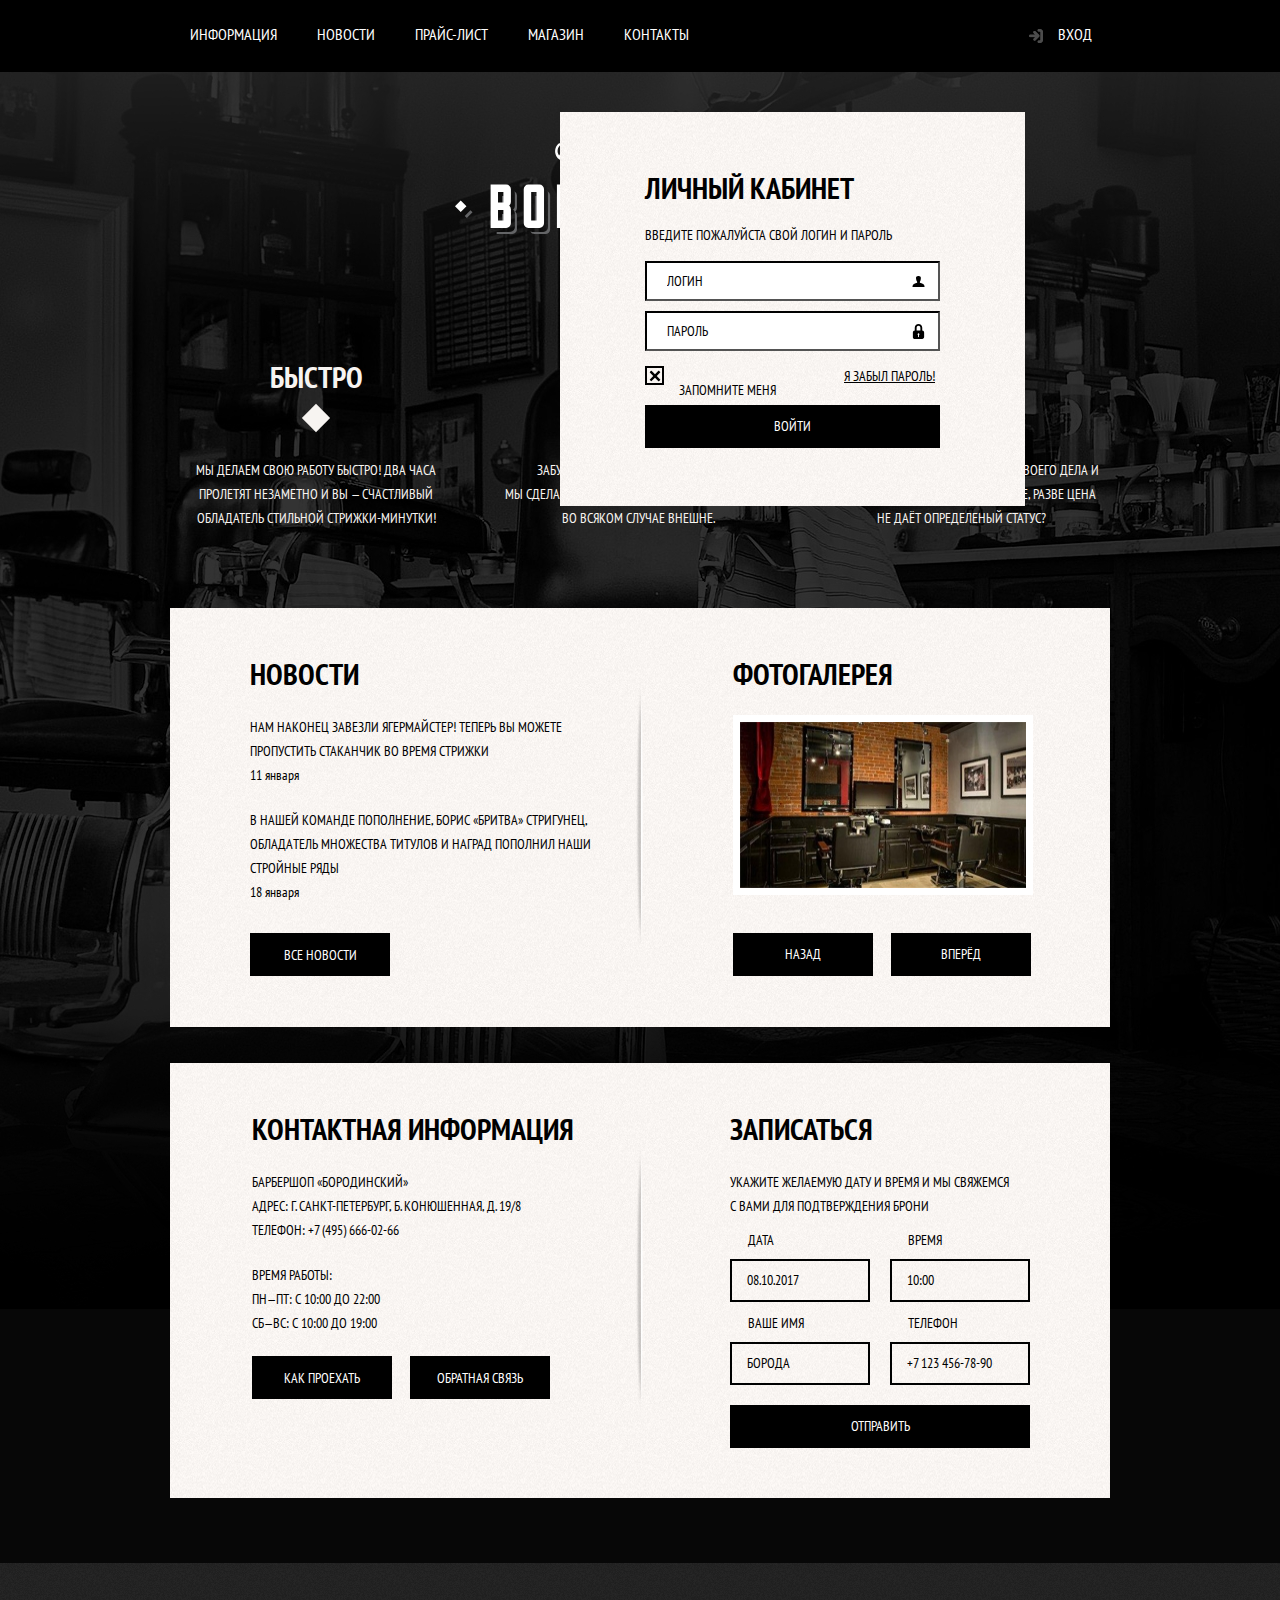
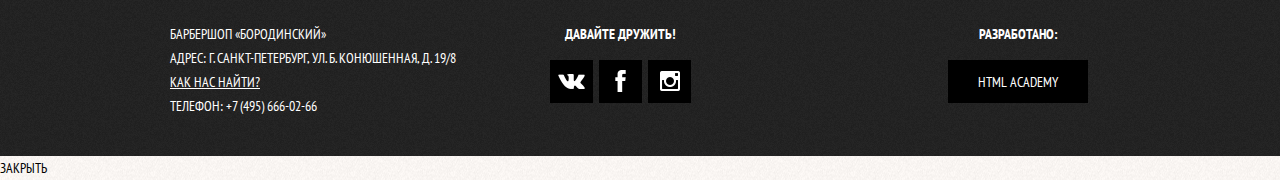
==== commit 3dd04618: "Модальное окно входа в личный кабинет" ====
--- a/index.html
+++ b/index.html
@@ -146,14 +146,21 @@
     <section class="modal modal-login">
     	<h2>Личный кабинет</h2>
     	<p>Введите пожалуйста свой логин и пароль</p>
-    	<!--Место для формы-->
-    	<span class="modal-close">x</span>
+    	<form action="https://echo.htmlacademy.ru" method="post">
+        <input type="text" name="login" placeholder="логин">
+        <input type="password" name="password" placeholder="пароль">
+        <input type="checkbox" checked name="remember_me" id="remember">
+        <label for="remember">запомните меня</label>
+        <a href="#">я забыл пароль!</a>
+        <button class="button" type="submit">Войти</button>
+      </form>
+    	<span class="modal-close">закрыть</span>
     </section>
 
     <section class="modal modal-map">
     	<h2 class="visually-hidden">Как до нас добраться</h2>
     	<!--Место для карты-->
-    	<span class="modal-close">x</span>
+    	<span class="modal-close">закрыть</span>
     </section>
 
   </body>
--- a/css/style.css
+++ b/css/style.css
@@ -159,6 +159,7 @@
 /* index */
 
 .index-page {
+	position: relative;
 	background-color: #000000;
   color: #ffffff;
 }
@@ -784,4 +785,135 @@
 
 .modal {
 	1display: none;
+	color: black;
+	background-color: white;
+	background-image: url("../img/background-texture.jpg");
+}
+
+.modal-login {
+	position: absolute;
+	top: 112px;
+  left: 560px;
+  width: 465px;
+  height: 394px;
+	padding: 40px 85px;
+}
+
+.modal-login input {
+	display: block;
+	border-color: #000;
+}
+
+.modal-login h2 {
+	margin: 15px 0 0 0;
+
+	font-size: 30px;
+	line-height: 42px;
+}
+
+.modal-login input:not([type="checkbox"]) {
+	width: 295px;
+	height: 40px;
+	margin: 10px 0;
+	padding-left: 20px;
+	padding-right: 20px;
+}
+
+.modal-login input[type="text"] {
+	background-image: url("../img/user.svg");
+	background-repeat: no-repeat;
+	background-position: 265px;
+}
+
+.modal-login input[type="password"] {
+	background-image: url("../img/lock.svg");
+	background-repeat: no-repeat;
+	background-position: 265px;
+}
+
+/* black and capitalized placeholders */
+input::-webkit-input-placeholder {
+	color: #000000;
+	opacity: 1;
+	text-transform: uppercase;
+}/* webkit */
+
+input::-moz-placeholder {
+	color: #000000;
+	opacity: 1;
+	text-transform: uppercase;
+}/* Firefox 19+ */
+
+input:-moz-placeholder {
+	color: #000000;
+	opacity: 1;
+	text-transform: uppercase;
+}/* Firefox 18- */
+
+input:-ms-input-placeholder {
+	color: #000000;
+	opacity: 1;
+	text-transform: uppercase;
+}/* IE */
+
+.modal-login input[type="checkbox"] {
+	opacity: 0;
+	height: 0px;
+}
+
+.modal-login label::before {
+	content: "";
+	display: inline-block;
+	margin: 5px 15px 10px 0;
+	width: 15px;
+	height: 15px;
+	border: 2px solid black;
+	cursor: pointer;
+}
+
+.modal-login input[type="checkbox"]:checked ~ label::before {
+	content: "";
+	display: inline-block;
+	width: 15px;
+	height: 15px;
+	border: 2px solid black;
+	background-image: url("../img/cross.svg");
+	background-position: center;
+	background-repeat: no-repeat;
+}
+
+.modal-login label {
+	line-height: 30px;
+	vertical-align: top;
+}
+
+.modal-login a {
+	display: inline-block;
+	text-decoration: underline;
+	text-align: right;
+	margin-left: 65px;
+	line-height: 30px;
+	vertical-align: top;
+}
+
+.modal-login button {
+	display: block;
+	width: 295px;
+}
+
+.modal-login .modal-close {
+	opacity: 0;
+}
+
+.modal-login .modal-close::after {
+	display: block;
+	position: relative;
+	top: -350px;
+	left: 400px;
+	content: "";
+	width: 25px;
+	height: 25px;
+	background-image: url("../img/cross_modal.svg");
+	background-size: cover;
+	cursor: pointer;
 }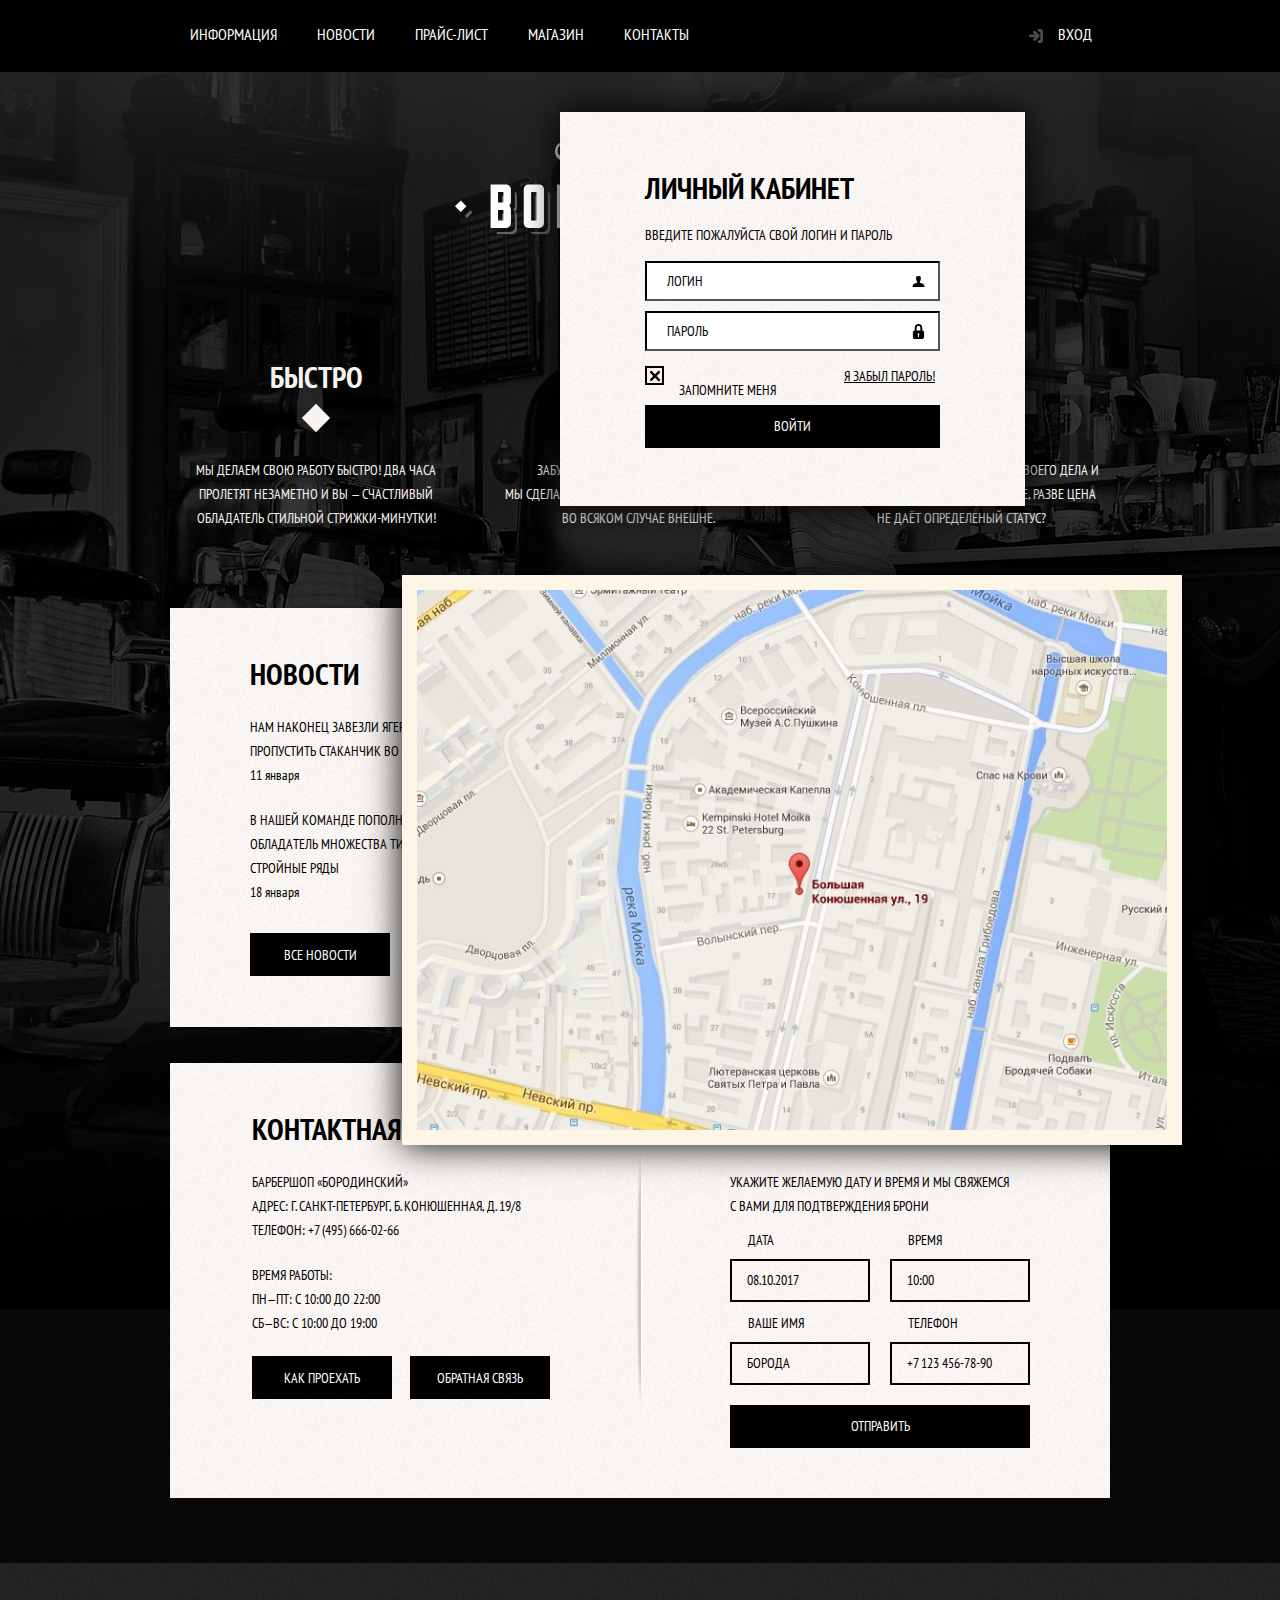
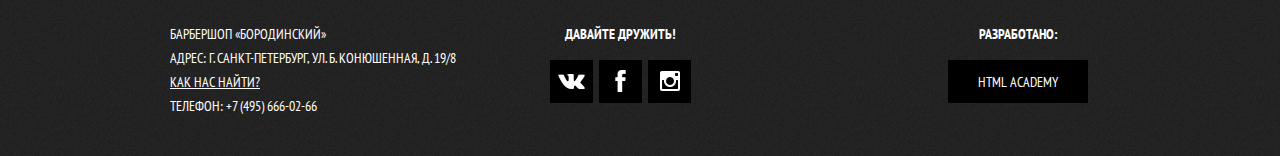
==== commit 1e53904b: "Недоделанные модальные окна" ====
--- a/index.html
+++ b/index.html
@@ -19,7 +19,7 @@
     			<li><a href="contacts.html">Контакты</a></li>
     		</ul>
     		<ul class="user-navigation">
-    			<li><a class="login-link" href="login.html">Вход</a></li>
+    			<li><a class="login-link" href="#">Вход</a></li>
     		</ul>
     	</nav>
     </header>
@@ -122,7 +122,7 @@
     	 <p class="footer-contacts">
     		  Барбершоп «Бородинский»<br>
 				  Адрес: г. Санкт-Петербург, ул. б. Конюшенная, д. 19/8<br>
-				  <a href="map.html">Как нас найти?</a><br>
+				  <a class="map-link" href="#">Как нас найти?</a><br>
 				  Телефон: +7 (495) 666-02-66
     	 </p>
 
@@ -154,14 +154,14 @@
         <a href="#">я забыл пароль!</a>
         <button class="button" type="submit">Войти</button>
       </form>
-    	<span class="modal-close">закрыть</span>
+    	<span class="modal-close login-close">закрыть</span>
     </section>
 
     <section class="modal modal-map">
     	<h2 class="visually-hidden">Как до нас добраться</h2>
-    	<!--Место для карты-->
-    	<span class="modal-close">закрыть</span>
+    	<iframe src="https://yandex.ru/map-widget/v1/?um=constructor%3Ade5c51396f437912485c5675983ba23c7d350ecc4a458a1ee2ef61541e83ebdd&amp;source=constructor" width="750" height="540" frameborder="0"></iframe>
+    	<span class="modal-close map-close">закрыть</span>
     </section>
-
+    <script src="js/modals.js"></script>
   </body>
 </html>
--- a/css/style.css
+++ b/css/style.css
@@ -785,13 +785,31 @@
 
 .modal {
 	1display: none;
+	position: absolute;
 	color: black;
 	background-color: white;
 	background-image: url("../img/background-texture.jpg");
+	box-shadow: 0 0 35px 0;
+}
+
+.modal-close {
+	position: absolute;
+	display: block;
+	opacity: 0;
+}
+
+.modal-close::after {
+	display: block;
+	position: absolute;
+	content: "";
+	width: 25px;
+	height: 25px;
+	background-image: url("../img/cross_modal.svg");
+	background-size: cover;
+	cursor: pointer;
 }
 
 .modal-login {
-	position: absolute;
 	top: 112px;
   left: 560px;
   width: 465px;
@@ -901,19 +919,28 @@
 	width: 295px;
 }
 
-.modal-login .modal-close {
-	opacity: 0;
-}
-
-.modal-login .modal-close::after {
-	display: block;
-	position: relative;
-	top: -350px;
-	left: 400px;
-	content: "";
-	width: 25px;
-	height: 25px;
-	background-image: url("../img/cross_modal.svg");
+.login-close::after {
+	top: 0px;
+	left: 0px;
+	background-color: red;
+}
+
+/* map */
+
+.modal-map {
+	top: 575px;
+  left: 402px;
+  width: 780px;
+	height: 570px;
+	border: solid oldlace 15px;
+	background-color: #aba9a7;
+	background-image: url("../img/map.jpg");
 	background-size: cover;
-	cursor: pointer;
-}+}
+
+.map-close::after {
+	top: 0px;
+	left: 0px;
+	background-color: red;
+}
+
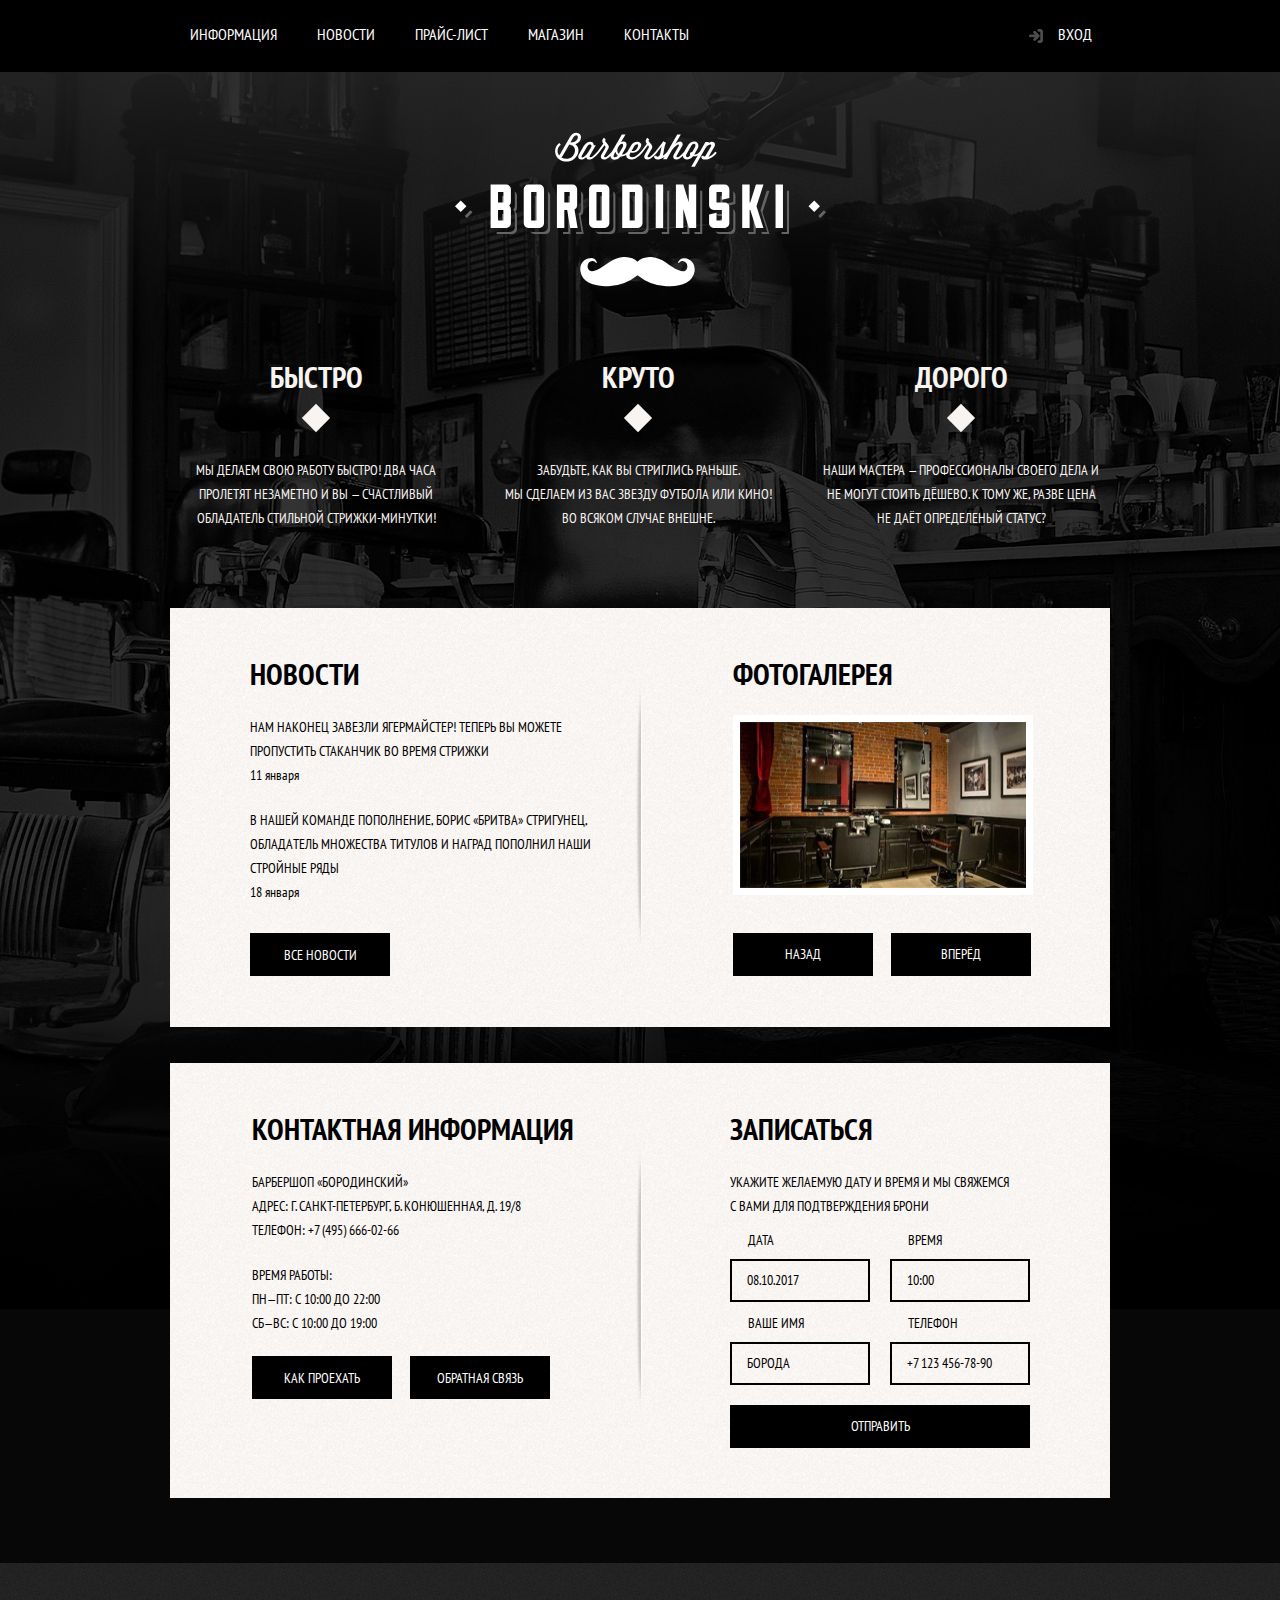
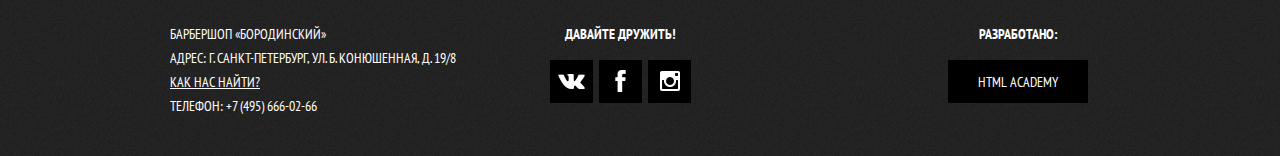
==== commit 37a173a1: "Картинка и функционал польностью готовы" ====
--- a/index.html
+++ b/index.html
@@ -32,6 +32,7 @@
 
     	<section class="features">
     		<h2 class="visually-hidden">Преимущества</h2>
+        <a name="map-top"></a>
 				<ul class="features-list">
 					<li>
 						<h3>Быстро<br></h3>
@@ -122,7 +123,7 @@
     	 <p class="footer-contacts">
     		  Барбершоп «Бородинский»<br>
 				  Адрес: г. Санкт-Петербург, ул. б. Конюшенная, д. 19/8<br>
-				  <a class="map-link" href="#">Как нас найти?</a><br>
+				  <a class="map-link" href="#map-top">Как нас найти?</a><br>
 				  Телефон: +7 (495) 666-02-66
     	 </p>
 
@@ -143,7 +144,7 @@
     </footer>
 
 		<!--Модальные окна-->
-    <section class="modal modal-login">
+    <section class="modal modal-login modal-hide">
     	<h2>Личный кабинет</h2>
     	<p>Введите пожалуйста свой логин и пароль</p>
     	<form action="https://echo.htmlacademy.ru" method="post">
@@ -154,13 +155,13 @@
         <a href="#">я забыл пароль!</a>
         <button class="button" type="submit">Войти</button>
       </form>
-    	<span class="modal-close login-close">закрыть</span>
+    	<div class="modal-close login-close"><span class="visually-hidden">закрыть</span></div>
     </section>
 
-    <section class="modal modal-map">
+    <section class="modal modal-map modal-hide">
     	<h2 class="visually-hidden">Как до нас добраться</h2>
     	<iframe src="https://yandex.ru/map-widget/v1/?um=constructor%3Ade5c51396f437912485c5675983ba23c7d350ecc4a458a1ee2ef61541e83ebdd&amp;source=constructor" width="750" height="540" frameborder="0"></iframe>
-    	<span class="modal-close map-close">закрыть</span>
+    	<div class="modal-close map-close"><span class="visually-hidden">закрыть</span></div>
     </section>
     <script src="js/modals.js"></script>
   </body>
--- a/css/style.css
+++ b/css/style.css
@@ -784,7 +784,6 @@
 /* modal */
 
 .modal {
-	1display: none;
 	position: absolute;
 	color: black;
 	background-color: white;
@@ -792,16 +791,12 @@
 	box-shadow: 0 0 35px 0;
 }
 
+.modal-hide {
+	display: none;
+}
+
 .modal-close {
 	position: absolute;
-	display: block;
-	opacity: 0;
-}
-
-.modal-close::after {
-	display: block;
-	position: absolute;
-	content: "";
 	width: 25px;
 	height: 25px;
 	background-image: url("../img/cross_modal.svg");
@@ -919,10 +914,9 @@
 	width: 295px;
 }
 
-.login-close::after {
-	top: 0px;
-	left: 0px;
-	background-color: red;
+.login-close {
+	top: 5px;
+	left: 470px;
 }
 
 /* map */
@@ -938,9 +932,8 @@
 	background-size: cover;
 }
 
-.map-close::after {
-	top: 0px;
-	left: 0px;
-	background-color: red;
-}
-
+.map-close {
+	top: -10px;
+	left: 770px;
+}
+
